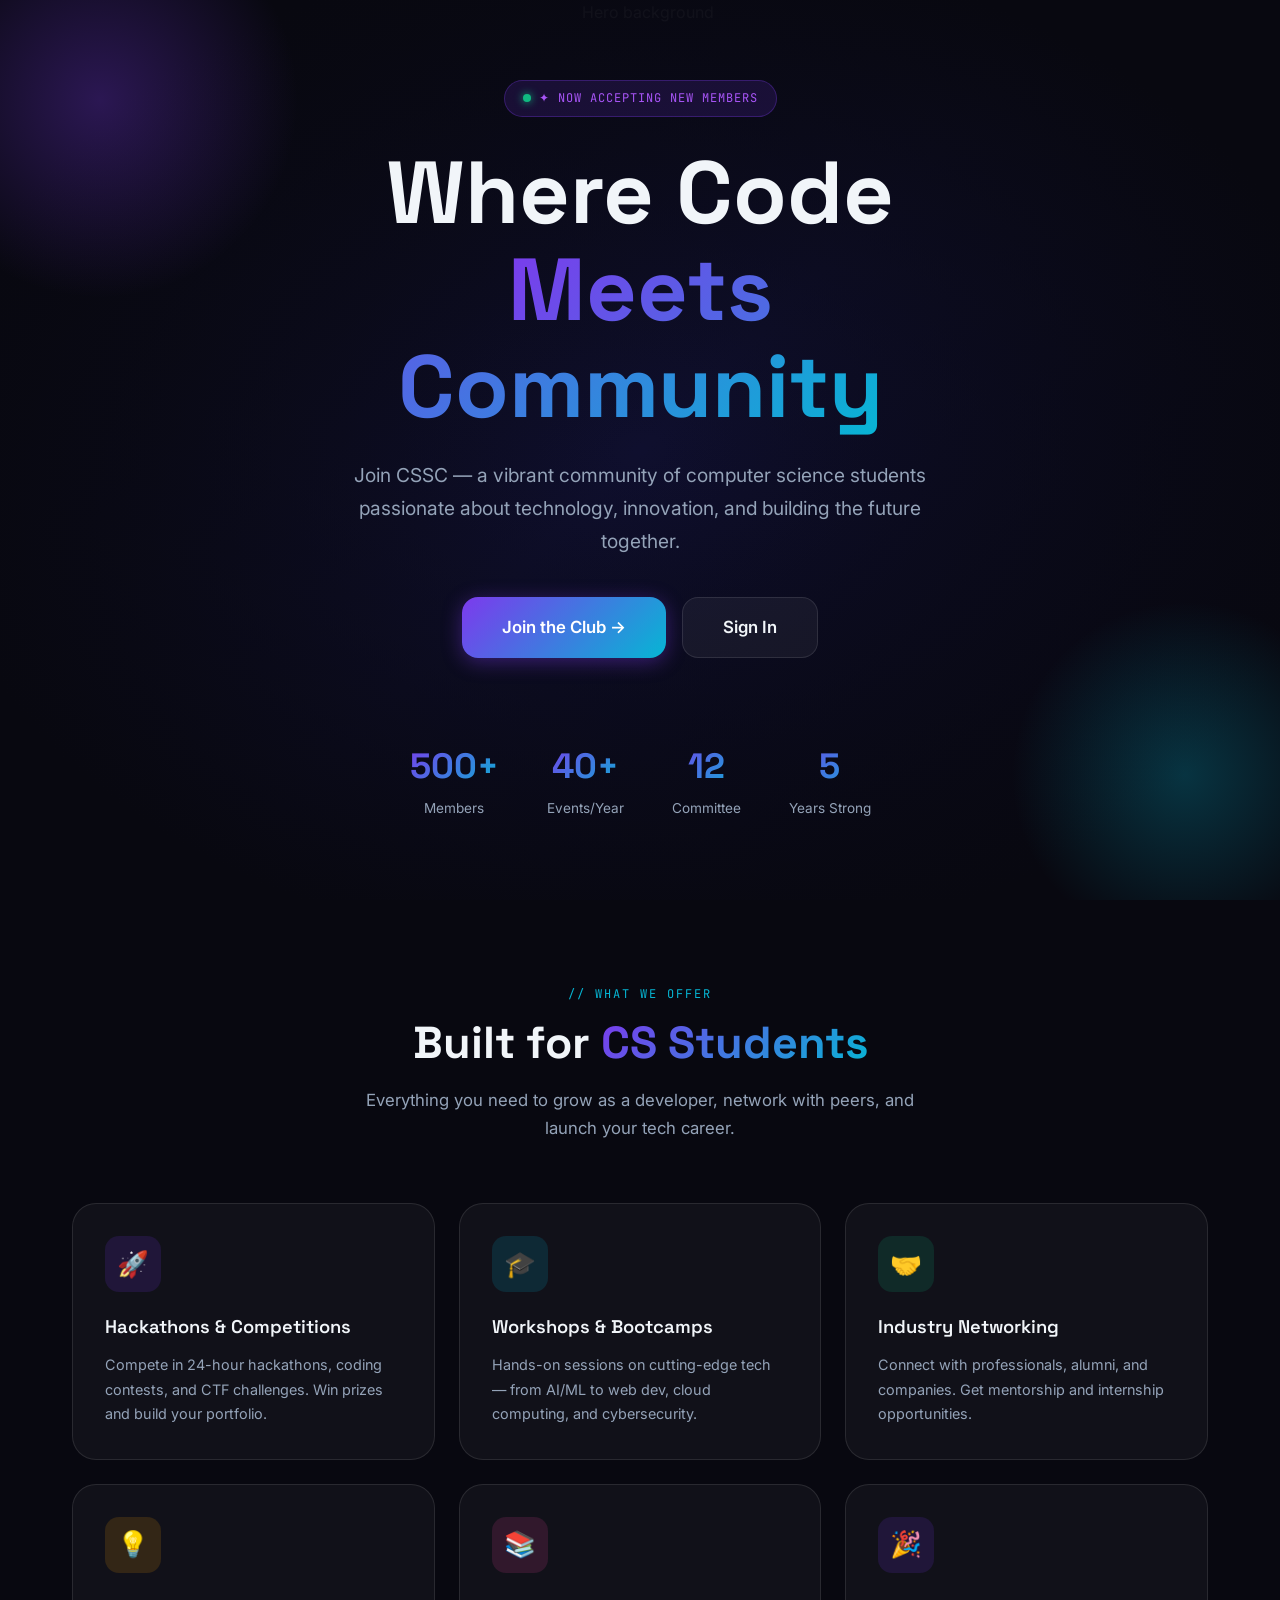
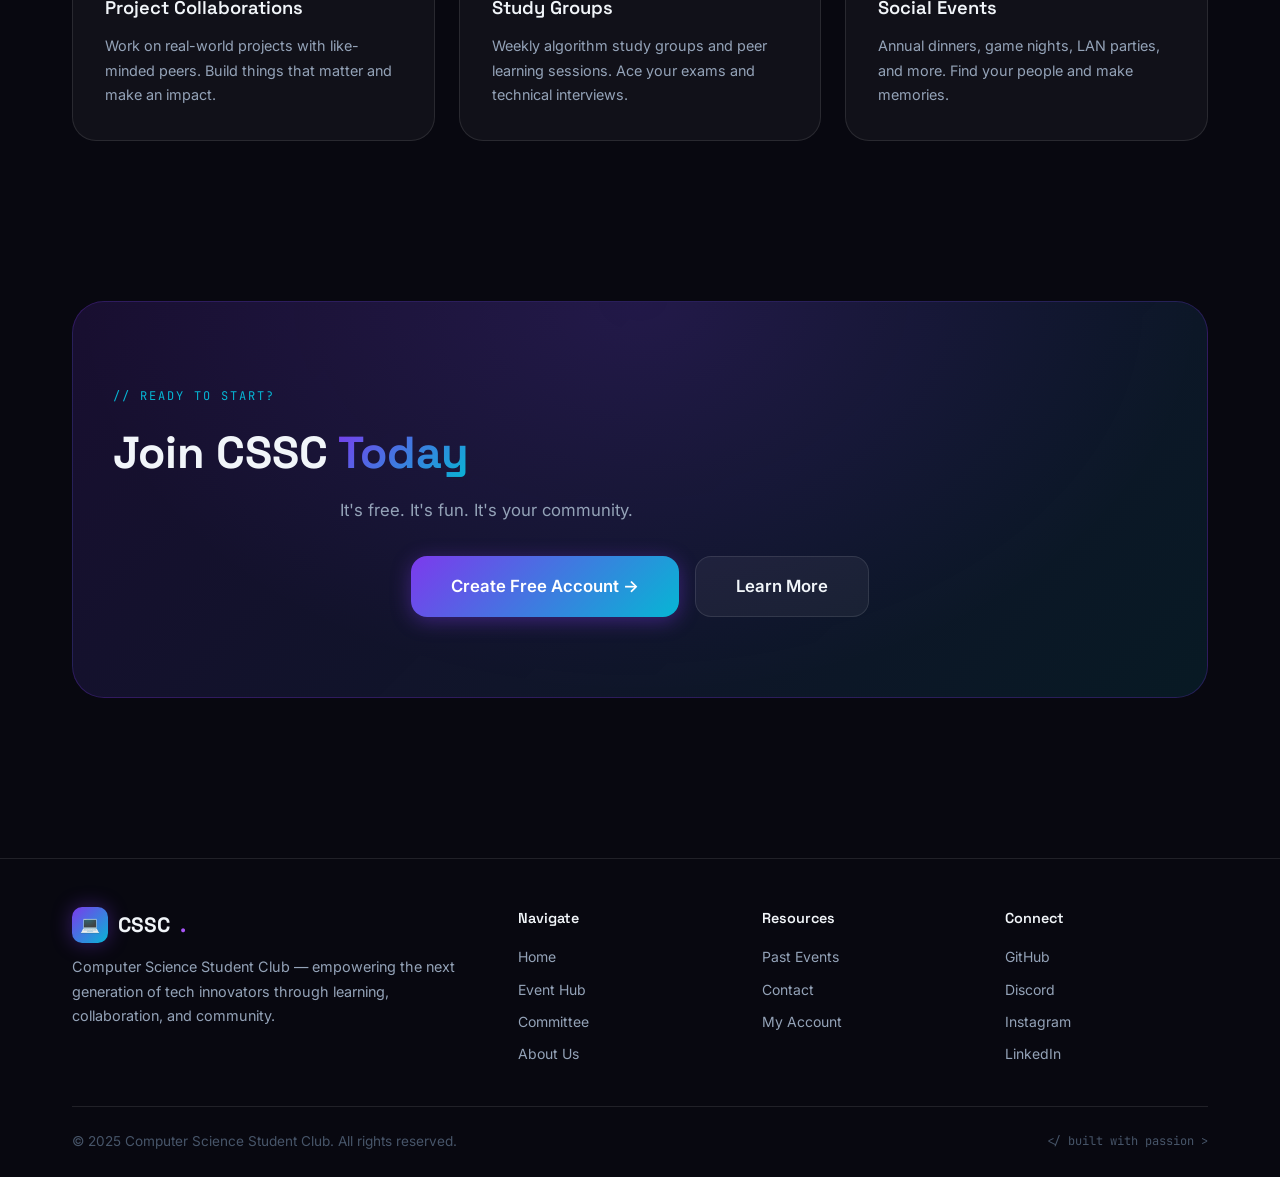
==== public/index.html @ 38a866f4 "Initialize Commit" ====
<!DOCTYPE html>
<html lang="en">
<head>
  <meta charset="UTF-8" />
  <meta name="viewport" content="width=device-width, initial-scale=1.0" />
  <title>CSSC — Computer Science Student Club</title>
  <meta name="description" content="Join CSSC — the premier Computer Science Student Club. Build, learn, and grow with a community of passionate tech enthusiasts." />
  <link rel="stylesheet" href="style.css" />
  <style>
    /* Landing page specific */
    .hero {
      min-height: 100vh;
      display: flex;
      align-items: center;
      justify-content: center;
      position: relative;
      overflow: hidden;
      text-align: center;
    }

    .hero-bg {
      position: absolute;
      inset: 0;
      background: var(--gradient-hero);
      z-index: 0;
    }

    .hero-bg img {
      width: 100%;
      height: 100%;
      object-fit: cover;
      opacity: 0.25;
    }

    .hero-overlay {
      position: absolute;
      inset: 0;
      background: radial-gradient(ellipse at center, transparent 0%, var(--bg-primary) 80%);
      z-index: 1;
    }

    .hero-orb-1 {
      position: absolute;
      width: 400px;
      height: 400px;
      top: -100px;
      left: -100px;
      background: radial-gradient(circle, rgba(124,58,237,0.3), transparent 70%);
      z-index: 1;
      animation: float 6s ease-in-out infinite;
    }

    .hero-orb-2 {
      position: absolute;
      width: 350px;
      height: 350px;
      bottom: -50px;
      right: -80px;
      background: radial-gradient(circle, rgba(6,182,212,0.25), transparent 70%);
      z-index: 1;
      animation: float 8s ease-in-out infinite reverse;
    }

    .hero-content {
      position: relative;
      z-index: 2;
      max-width: 800px;
      padding: 0 2rem;
    }

    .hero-badge {
      display: inline-flex;
      align-items: center;
      gap: 8px;
      padding: 8px 18px;
      background: rgba(124,58,237,0.15);
      border: 1px solid rgba(124,58,237,0.3);
      border-radius: 100px;
      font-family: 'JetBrains Mono', monospace;
      font-size: 0.75rem;
      color: var(--purple-light);
      letter-spacing: 1px;
      margin-bottom: 28px;
      animation: fadeInUp 0.6s ease;
    }

    .hero-badge::before {
      content: '';
      width: 8px;
      height: 8px;
      background: var(--green);
      border-radius: 50%;
      box-shadow: 0 0 8px var(--green);
      animation: pulse-glow 2s ease-in-out infinite;
    }

    .hero-title {
      font-family: 'Space Grotesk', sans-serif;
      font-size: clamp(2.8rem, 7vw, 5.5rem);
      font-weight: 700;
      line-height: 1.1;
      margin-bottom: 24px;
      animation: fadeInUp 0.6s ease 0.1s both;
    }

    .hero-title .line-2 {
      background: var(--gradient-primary);
      -webkit-background-clip: text;
      -webkit-text-fill-color: transparent;
      background-clip: text;
    }

    .hero-desc {
      font-size: clamp(1rem, 2.5vw, 1.2rem);
      color: var(--text-secondary);
      max-width: 580px;
      margin: 0 auto 40px;
      line-height: 1.7;
      animation: fadeInUp 0.6s ease 0.2s both;
    }

    .hero-actions {
      display: flex;
      gap: 16px;
      justify-content: center;
      flex-wrap: wrap;
      animation: fadeInUp 0.6s ease 0.3s both;
    }

    .hero-stats {
      display: flex;
      justify-content: center;
      gap: 48px;
      margin-top: 80px;
      animation: fadeInUp 0.6s ease 0.4s both;
    }

    .stat-item { text-align: center; }
    .stat-number {
      font-family: 'Space Grotesk', sans-serif;
      font-size: 2.2rem;
      font-weight: 700;
      background: var(--gradient-primary);
      -webkit-background-clip: text;
      -webkit-text-fill-color: transparent;
      background-clip: text;
    }
    .stat-label { color: var(--text-secondary); font-size: 0.85rem; margin-top: 4px; }

    /* Features */
    .features-grid {
      display: grid;
      grid-template-columns: repeat(3, 1fr);
      gap: 24px;
    }

    .feature-card {
      padding: 32px;
      background: var(--bg-card);
      border: 1px solid var(--glass-border);
      border-radius: var(--border-radius-lg);
      transition: var(--transition);
      position: relative;
      overflow: hidden;
    }

    .feature-card::before {
      content: '';
      position: absolute;
      top: 0;
      left: 0;
      right: 0;
      height: 2px;
      background: var(--gradient-primary);
      opacity: 0;
      transition: var(--transition);
    }

    .feature-card:hover {
      background: var(--bg-card-hover);
      border-color: rgba(124,58,237,0.3);
      transform: translateY(-6px);
      box-shadow: 0 20px 40px rgba(0,0,0,0.3);
    }

    .feature-card:hover::before { opacity: 1; }

    .feature-icon {
      width: 56px;
      height: 56px;
      border-radius: 14px;
      display: flex;
      align-items: center;
      justify-content: center;
      font-size: 1.6rem;
      margin-bottom: 20px;
    }

    .feature-title {
      font-family: 'Space Grotesk', sans-serif;
      font-size: 1.15rem;
      font-weight: 600;
      margin-bottom: 12px;
    }

    .feature-desc {
      color: var(--text-secondary);
      font-size: 0.9rem;
      line-height: 1.7;
    }

    /* CTA section */
    .cta-section {
      text-align: center;
      padding: 100px 0;
      position: relative;
    }

    .cta-card {
      background: var(--gradient-card);
      border: 1px solid rgba(124,58,237,0.25);
      border-radius: var(--border-radius-xl);
      padding: 80px 40px;
      position: relative;
      overflow: hidden;
    }

    .cta-card::before {
      content: '';
      position: absolute;
      inset: 0;
      background: radial-gradient(ellipse at center top, rgba(124,58,237,0.15), transparent 70%);
    }

    .cta-content { position: relative; z-index: 1; }

    @media (max-width: 768px) {
      .features-grid { grid-template-columns: 1fr; }
      .hero-stats { gap: 24px; }
    }
  </style>
</head>
<body>
  <script src="shared.js"></script>

  <!-- Hero -->
  <section class="hero" id="hero">
    <div class="hero-bg">
      <img src="/Users/peterpui/.gemini/antigravity-ide/brain/9c143bc9-d037-433c-a175-78496dd5b339/hero_bg_1782611206329.png" alt="Hero background" />
    </div>
    <div class="hero-overlay"></div>
    <div class="hero-orb-1"></div>
    <div class="hero-orb-2"></div>

    <div class="hero-content">
      <div class="hero-badge">✦ NOW ACCEPTING NEW MEMBERS</div>
      <h1 class="hero-title">
        Where Code<br/>
        <span class="line-2">Meets Community</span>
      </h1>
      <p class="hero-desc">
        Join CSSC — a vibrant community of computer science students passionate about technology,
        innovation, and building the future together.
      </p>
      <div class="hero-actions">
        <a href="register.html" class="btn btn-primary btn-xl" id="heroJoinBtn">
          Join the Club →
        </a>
        <a href="login.html" class="btn btn-secondary btn-xl" id="heroLoginBtn">
          Sign In
        </a>
      </div>

      <div class="hero-stats">
        <div class="stat-item">
          <div class="stat-number">500+</div>
          <div class="stat-label">Members</div>
        </div>
        <div class="stat-item">
          <div class="stat-number">40+</div>
          <div class="stat-label">Events/Year</div>
        </div>
        <div class="stat-item">
          <div class="stat-number">12</div>
          <div class="stat-label">Committee</div>
        </div>
        <div class="stat-item">
          <div class="stat-number">5</div>
          <div class="stat-label">Years Strong</div>
        </div>
      </div>
    </div>
  </section>

  <!-- Features -->
  <section class="section" style="position:relative;z-index:1;">
    <div class="container">
      <div class="section-header scroll-reveal">
        <div class="section-label">// what we offer</div>
        <h2 class="section-title">Built for <span class="gradient-text">CS Students</span></h2>
        <p class="section-subtitle">Everything you need to grow as a developer, network with peers, and launch your tech career.</p>
      </div>

      <div class="features-grid">
        <div class="feature-card scroll-reveal stagger-1">
          <div class="feature-icon" style="background:rgba(124,58,237,0.15);">🚀</div>
          <h3 class="feature-title">Hackathons & Competitions</h3>
          <p class="feature-desc">Compete in 24-hour hackathons, coding contests, and CTF challenges. Win prizes and build your portfolio.</p>
        </div>
        <div class="feature-card scroll-reveal stagger-2">
          <div class="feature-icon" style="background:rgba(6,182,212,0.15);">🎓</div>
          <h3 class="feature-title">Workshops & Bootcamps</h3>
          <p class="feature-desc">Hands-on sessions on cutting-edge tech — from AI/ML to web dev, cloud computing, and cybersecurity.</p>
        </div>
        <div class="feature-card scroll-reveal stagger-3">
          <div class="feature-icon" style="background:rgba(16,185,129,0.15);">🤝</div>
          <h3 class="feature-title">Industry Networking</h3>
          <p class="feature-desc">Connect with professionals, alumni, and companies. Get mentorship and internship opportunities.</p>
        </div>
        <div class="feature-card scroll-reveal stagger-1">
          <div class="feature-icon" style="background:rgba(245,158,11,0.15);">💡</div>
          <h3 class="feature-title">Project Collaborations</h3>
          <p class="feature-desc">Work on real-world projects with like-minded peers. Build things that matter and make an impact.</p>
        </div>
        <div class="feature-card scroll-reveal stagger-2">
          <div class="feature-icon" style="background:rgba(236,72,153,0.15);">📚</div>
          <h3 class="feature-title">Study Groups</h3>
          <p class="feature-desc">Weekly algorithm study groups and peer learning sessions. Ace your exams and technical interviews.</p>
        </div>
        <div class="feature-card scroll-reveal stagger-3">
          <div class="feature-icon" style="background:rgba(124,58,237,0.15);">🎉</div>
          <h3 class="feature-title">Social Events</h3>
          <p class="feature-desc">Annual dinners, game nights, LAN parties, and more. Find your people and make memories.</p>
        </div>
      </div>
    </div>
  </section>

  <!-- CTA -->
  <section class="section" style="position:relative;z-index:1;">
    <div class="container">
      <div class="cta-card scroll-reveal">
        <div class="cta-content">
          <div class="section-label">// ready to start?</div>
          <h2 class="section-title mt-8">Join CSSC <span class="gradient-text">Today</span></h2>
          <p class="section-subtitle">It's free. It's fun. It's your community.</p>
          <div class="hero-actions mt-32">
            <a href="register.html" class="btn btn-primary btn-xl" id="ctaJoinBtn">Create Free Account →</a>
            <a href="about.html" class="btn btn-secondary btn-xl" id="ctaLearnBtn">Learn More</a>
          </div>
        </div>
      </div>
    </div>
  </section>

  <script>
    // If logged in, redirect to home
    if (Auth.isLoggedIn()) {
      document.querySelector('.hero-actions').innerHTML = `
        <a href="home.html" class="btn btn-primary btn-xl">Go to Dashboard →</a>
      `;
    }
  </script>

  <script>
    buildFooter();
  </script>
</body>
</html>
---- public/style.css ----
/* =============================================
   CSSC - Computer Science Student Club
   Global Stylesheet
   ============================================= */

@import url('https://fonts.googleapis.com/css2?family=Space+Grotesk:wght@300;400;500;600;700&family=Inter:wght@300;400;500;600&family=JetBrains+Mono:wght@400;500&display=swap');

/* ── CSS Variables ── */
:root {
  --bg-primary: #080810;
  --bg-secondary: #0f0f1e;
  --bg-card: rgba(255, 255, 255, 0.04);
  --bg-card-hover: rgba(255, 255, 255, 0.07);
  --glass: rgba(255, 255, 255, 0.05);
  --glass-border: rgba(255, 255, 255, 0.1);

  --purple: #7c3aed;
  --purple-light: #a855f7;
  --purple-glow: rgba(124, 58, 237, 0.4);
  --cyan: #06b6d4;
  --cyan-light: #22d3ee;
  --cyan-glow: rgba(6, 182, 212, 0.3);
  --green: #10b981;
  --pink: #ec4899;
  --orange: #f59e0b;

  --text-primary: #f1f5f9;
  --text-secondary: #94a3b8;
  --text-muted: #475569;

  --gradient-primary: linear-gradient(135deg, #7c3aed, #06b6d4);
  --gradient-card: linear-gradient(135deg, rgba(124,58,237,0.15), rgba(6,182,212,0.1));
  --gradient-hero: linear-gradient(135deg, #080810 0%, #0f0f2e 50%, #080818 100%);

  --border-radius: 16px;
  --border-radius-sm: 10px;
  --border-radius-lg: 24px;
  --border-radius-xl: 32px;

  --transition: all 0.3s cubic-bezier(0.4, 0, 0.2, 1);
  --transition-fast: all 0.15s ease;
  --shadow-glow: 0 0 40px rgba(124, 58, 237, 0.2);
  --shadow-card: 0 8px 32px rgba(0, 0, 0, 0.4);

  --nav-height: 70px;
}

/* ── Reset ── */
*, *::before, *::after { box-sizing: border-box; margin: 0; padding: 0; }
html { scroll-behavior: smooth; }
body {
  font-family: 'Inter', sans-serif;
  background: var(--bg-primary);
  color: var(--text-primary);
  min-height: 100vh;
  overflow-x: hidden;
  line-height: 1.6;
}

a { text-decoration: none; color: inherit; }
img { max-width: 100%; display: block; }
input, textarea, select, button { font-family: inherit; }
ul { list-style: none; }

/* ── Scrollbar ── */
::-webkit-scrollbar { width: 6px; }
::-webkit-scrollbar-track { background: var(--bg-primary); }
::-webkit-scrollbar-thumb { background: var(--purple); border-radius: 3px; }

/* ── Background Noise/Grid ── */
body::before {
  content: '';
  position: fixed;
  inset: 0;
  background-image:
    linear-gradient(rgba(124,58,237,0.03) 1px, transparent 1px),
    linear-gradient(90deg, rgba(124,58,237,0.03) 1px, transparent 1px);
  background-size: 50px 50px;
  pointer-events: none;
  z-index: 0;
}

/* ── Navigation ── */
.navbar {
  position: fixed;
  top: 0;
  left: 0;
  right: 0;
  height: var(--nav-height);
  background: rgba(8, 8, 16, 0.85);
  backdrop-filter: blur(20px);
  -webkit-backdrop-filter: blur(20px);
  border-bottom: 1px solid var(--glass-border);
  display: flex;
  align-items: center;
  justify-content: space-between;
  padding: 0 clamp(1rem, 4vw, 2.5rem);
  z-index: 1000;
  transition: var(--transition);
}

.navbar-brand {
  display: flex;
  align-items: center;
  gap: 10px;
  font-family: 'Space Grotesk', sans-serif;
  font-weight: 700;
  font-size: 1.3rem;
  color: var(--text-primary);
}

.navbar-brand .logo-icon {
  width: 36px;
  height: 36px;
  background: var(--gradient-primary);
  border-radius: 10px;
  display: flex;
  align-items: center;
  justify-content: center;
  font-size: 1rem;
  box-shadow: 0 0 20px var(--purple-glow);
}

.navbar-brand span { color: var(--purple-light); }

.navbar-links {
  display: flex;
  align-items: center;
  gap: 8px;
}

.nav-link {
  padding: 8px 16px;
  border-radius: var(--border-radius-sm);
  color: var(--text-secondary);
  font-size: 0.9rem;
  font-weight: 500;
  transition: var(--transition);
  position: relative;
}

.nav-link:hover, .nav-link.active {
  color: var(--text-primary);
  background: var(--glass);
}

.nav-link.active::after {
  content: '';
  position: absolute;
  bottom: -2px;
  left: 50%;
  transform: translateX(-50%);
  width: 20px;
  height: 2px;
  background: var(--gradient-primary);
  border-radius: 1px;
}

.navbar-actions {
  display: flex;
  align-items: center;
  gap: 10px;
}

.navbar-hamburger {
  display: none;
  flex-direction: column;
  gap: 5px;
  cursor: pointer;
  padding: 8px;
}

.navbar-hamburger span {
  display: block;
  width: 24px;
  height: 2px;
  background: var(--text-secondary);
  border-radius: 1px;
  transition: var(--transition);
}

/* ── Buttons ── */
.btn {
  display: inline-flex;
  align-items: center;
  justify-content: center;
  gap: 8px;
  padding: 10px 22px;
  border-radius: var(--border-radius-sm);
  font-size: 0.9rem;
  font-weight: 600;
  cursor: pointer;
  border: none;
  transition: var(--transition);
  white-space: nowrap;
  position: relative;
  overflow: hidden;
}

.btn::before {
  content: '';
  position: absolute;
  inset: 0;
  background: rgba(255,255,255,0.1);
  opacity: 0;
  transition: var(--transition-fast);
}

.btn:hover::before { opacity: 1; }

.btn-primary {
  background: var(--gradient-primary);
  color: white;
  box-shadow: 0 4px 20px var(--purple-glow);
}

.btn-primary:hover {
  transform: translateY(-2px);
  box-shadow: 0 8px 30px var(--purple-glow);
}

.btn-secondary {
  background: var(--glass);
  border: 1px solid var(--glass-border);
  color: var(--text-primary);
}

.btn-secondary:hover {
  background: var(--bg-card-hover);
  border-color: rgba(255,255,255,0.2);
  transform: translateY(-1px);
}

.btn-outline {
  background: transparent;
  border: 1px solid var(--purple);
  color: var(--purple-light);
}

.btn-outline:hover {
  background: var(--purple-glow);
  transform: translateY(-1px);
}

.btn-danger {
  background: rgba(239,68,68,0.2);
  border: 1px solid rgba(239,68,68,0.3);
  color: #f87171;
}

.btn-danger:hover {
  background: rgba(239,68,68,0.3);
}

.btn-sm { padding: 7px 16px; font-size: 0.82rem; }
.btn-lg { padding: 14px 32px; font-size: 1rem; border-radius: var(--border-radius); }
.btn-xl { padding: 16px 40px; font-size: 1.05rem; border-radius: var(--border-radius); }
.btn-block { width: 100%; }

/* ── Page Container ── */
.page-wrapper {
  padding-top: var(--nav-height);
  min-height: 100vh;
  position: relative;
  z-index: 1;
}

.container {
  max-width: 1200px;
  margin: 0 auto;
  padding: 0 clamp(1rem, 4vw, 2rem);
}

.container-sm { max-width: 720px; }
.container-xs { max-width: 480px; }

/* ── Cards ── */
.card {
  background: var(--bg-card);
  border: 1px solid var(--glass-border);
  border-radius: var(--border-radius);
  padding: 24px;
  transition: var(--transition);
  backdrop-filter: blur(10px);
}

.card:hover {
  background: var(--bg-card-hover);
  border-color: rgba(124, 58, 237, 0.3);
  transform: translateY(-4px);
  box-shadow: var(--shadow-glow);
}

.card-glass {
  background: var(--glass);
  border: 1px solid var(--glass-border);
  border-radius: var(--border-radius);
  padding: 32px;
  backdrop-filter: blur(20px);
  -webkit-backdrop-filter: blur(20px);
}

/* ── Form Styles ── */
.form-group {
  margin-bottom: 20px;
}

.form-label {
  display: block;
  font-size: 0.85rem;
  font-weight: 500;
  color: var(--text-secondary);
  margin-bottom: 8px;
  letter-spacing: 0.5px;
}

.form-input {
  width: 100%;
  padding: 12px 16px;
  background: rgba(255,255,255,0.05);
  border: 1px solid var(--glass-border);
  border-radius: var(--border-radius-sm);
  color: var(--text-primary);
  font-size: 0.95rem;
  transition: var(--transition);
  outline: none;
}

.form-input:focus {
  border-color: var(--purple);
  background: rgba(124,58,237,0.08);
  box-shadow: 0 0 0 3px rgba(124,58,237,0.15);
}

.form-input::placeholder { color: var(--text-muted); }

.form-input.error { border-color: #ef4444; }

.form-error {
  display: none;
  color: #f87171;
  font-size: 0.8rem;
  margin-top: 6px;
}

.form-error.show { display: block; }

/* ── Section Styles ── */
.section {
  padding: 80px 0;
}

.section-sm { padding: 48px 0; }
.section-lg { padding: 120px 0; }

.section-header {
  text-align: center;
  margin-bottom: 60px;
}

.section-label {
  display: inline-block;
  font-family: 'JetBrains Mono', monospace;
  font-size: 0.75rem;
  color: var(--cyan);
  letter-spacing: 2px;
  text-transform: uppercase;
  margin-bottom: 12px;
}

.section-title {
  font-family: 'Space Grotesk', sans-serif;
  font-size: clamp(1.8rem, 4vw, 2.8rem);
  font-weight: 700;
  line-height: 1.2;
  margin-bottom: 16px;
}

.section-title .gradient-text {
  background: var(--gradient-primary);
  -webkit-background-clip: text;
  -webkit-text-fill-color: transparent;
  background-clip: text;
}

.section-subtitle {
  font-size: 1.05rem;
  color: var(--text-secondary);
  max-width: 600px;
  margin: 0 auto;
  line-height: 1.7;
}

/* ── Page Hero ── */
.page-hero {
  padding: 60px 0 40px;
  text-align: center;
  position: relative;
}

.page-hero-title {
  font-family: 'Space Grotesk', sans-serif;
  font-size: clamp(2rem, 5vw, 3.5rem);
  font-weight: 700;
  line-height: 1.15;
  margin-bottom: 16px;
}

.page-hero-subtitle {
  font-size: 1.05rem;
  color: var(--text-secondary);
  max-width: 550px;
  margin: 0 auto;
}

/* ── Badge/Tag ── */
.badge {
  display: inline-flex;
  align-items: center;
  gap: 6px;
  padding: 4px 12px;
  border-radius: 100px;
  font-size: 0.75rem;
  font-weight: 600;
  letter-spacing: 0.5px;
}

.badge-purple { background: rgba(124,58,237,0.2); color: var(--purple-light); border: 1px solid rgba(124,58,237,0.3); }
.badge-cyan { background: rgba(6,182,212,0.15); color: var(--cyan-light); border: 1px solid rgba(6,182,212,0.3); }
.badge-green { background: rgba(16,185,129,0.15); color: #34d399; border: 1px solid rgba(16,185,129,0.3); }
.badge-orange { background: rgba(245,158,11,0.15); color: #fbbf24; border: 1px solid rgba(245,158,11,0.3); }
.badge-pink { background: rgba(236,72,153,0.15); color: #f472b6; border: 1px solid rgba(236,72,153,0.3); }

/* ── Grid Layouts ── */
.grid { display: grid; }
.grid-2 { grid-template-columns: repeat(2, 1fr); gap: 24px; }
.grid-3 { grid-template-columns: repeat(3, 1fr); gap: 24px; }
.grid-4 { grid-template-columns: repeat(4, 1fr); gap: 20px; }
.grid-auto { grid-template-columns: repeat(auto-fill, minmax(300px, 1fr)); gap: 24px; }

/* ── Divider ── */
.divider {
  height: 1px;
  background: var(--glass-border);
  margin: 32px 0;
}

/* ── Alert ── */
.alert {
  padding: 14px 18px;
  border-radius: var(--border-radius-sm);
  font-size: 0.9rem;
  margin-bottom: 20px;
  display: flex;
  align-items: center;
  gap: 10px;
}

.alert-error { background: rgba(239,68,68,0.1); border: 1px solid rgba(239,68,68,0.2); color: #f87171; }
.alert-success { background: rgba(16,185,129,0.1); border: 1px solid rgba(16,185,129,0.2); color: #34d399; }
.alert-info { background: rgba(6,182,212,0.1); border: 1px solid rgba(6,182,212,0.2); color: var(--cyan-light); }
.alert-warning { background: rgba(245,158,11,0.1); border: 1px solid rgba(245,158,11,0.2); color: #fbbf24; }

/* ── Glow Orbs ── */
.glow-orb {
  position: absolute;
  border-radius: 50%;
  filter: blur(80px);
  pointer-events: none;
  opacity: 0.4;
}

.glow-purple { background: var(--purple); }
.glow-cyan { background: var(--cyan); }

/* ── Auth Pages Layout ── */
.auth-page {
  min-height: 100vh;
  display: flex;
  align-items: center;
  justify-content: center;
  position: relative;
  padding: 2rem;
  overflow: hidden;
}

.auth-card {
  width: 100%;
  max-width: 460px;
  background: rgba(15,15,30,0.9);
  border: 1px solid var(--glass-border);
  border-radius: var(--border-radius-xl);
  padding: 48px 40px;
  position: relative;
  z-index: 2;
  box-shadow: 0 24px 80px rgba(0,0,0,0.5);
}

.auth-logo {
  display: flex;
  align-items: center;
  gap: 12px;
  margin-bottom: 32px;
  justify-content: center;
}

.auth-logo-icon {
  width: 48px;
  height: 48px;
  background: var(--gradient-primary);
  border-radius: 14px;
  display: flex;
  align-items: center;
  justify-content: center;
  font-size: 1.4rem;
  box-shadow: 0 0 30px var(--purple-glow);
}

.auth-logo-text {
  font-family: 'Space Grotesk', sans-serif;
  font-weight: 700;
  font-size: 1.4rem;
}

.auth-title {
  font-family: 'Space Grotesk', sans-serif;
  font-size: 1.8rem;
  font-weight: 700;
  text-align: center;
  margin-bottom: 8px;
}

.auth-subtitle {
  color: var(--text-secondary);
  text-align: center;
  margin-bottom: 32px;
  font-size: 0.95rem;
}

.auth-divider {
  display: flex;
  align-items: center;
  gap: 12px;
  margin: 24px 0;
  color: var(--text-muted);
  font-size: 0.85rem;
}

.auth-divider::before,
.auth-divider::after {
  content: '';
  flex: 1;
  height: 1px;
  background: var(--glass-border);
}

.auth-footer {
  text-align: center;
  margin-top: 24px;
  color: var(--text-secondary);
  font-size: 0.9rem;
}

.auth-footer a {
  color: var(--purple-light);
  font-weight: 500;
  transition: var(--transition-fast);
}

.auth-footer a:hover { color: var(--cyan-light); }

/* ── Toast Notification ── */
.toast-container {
  position: fixed;
  top: 90px;
  right: 20px;
  z-index: 9999;
  display: flex;
  flex-direction: column;
  gap: 10px;
}

.toast {
  background: rgba(15,15,30,0.95);
  border: 1px solid var(--glass-border);
  border-radius: var(--border-radius-sm);
  padding: 14px 20px;
  display: flex;
  align-items: center;
  gap: 12px;
  min-width: 280px;
  max-width: 380px;
  backdrop-filter: blur(20px);
  animation: slideInRight 0.3s ease;
  box-shadow: var(--shadow-card);
}

.toast.success { border-left: 3px solid var(--green); }
.toast.error { border-left: 3px solid #ef4444; }
.toast.info { border-left: 3px solid var(--cyan); }

@keyframes slideInRight {
  from { transform: translateX(100%); opacity: 0; }
  to { transform: translateX(0); opacity: 1; }
}

@keyframes slideOutRight {
  from { transform: translateX(0); opacity: 1; }
  to { transform: translateX(100%); opacity: 0; }
}

/* ── Loading Spinner ── */
.spinner {
  width: 20px;
  height: 20px;
  border: 2px solid rgba(255,255,255,0.2);
  border-top-color: white;
  border-radius: 50%;
  animation: spin 0.7s linear infinite;
}

@keyframes spin { to { transform: rotate(360deg); } }

/* ── Utility ── */
.text-center { text-align: center; }
.text-right { text-align: right; }
.text-gradient { background: var(--gradient-primary); -webkit-background-clip: text; -webkit-text-fill-color: transparent; background-clip: text; }
.text-purple { color: var(--purple-light); }
.text-cyan { color: var(--cyan-light); }
.text-green { color: #34d399; }
.text-muted { color: var(--text-muted); }
.text-secondary { color: var(--text-secondary); }
.fw-700 { font-weight: 700; }
.fw-600 { font-weight: 600; }
.font-mono { font-family: 'JetBrains Mono', monospace; }
.font-heading { font-family: 'Space Grotesk', sans-serif; }
.mt-0 { margin-top: 0; }
.mt-8 { margin-top: 8px; }
.mt-16 { margin-top: 16px; }
.mt-24 { margin-top: 24px; }
.mt-32 { margin-top: 32px; }
.mt-48 { margin-top: 48px; }
.mb-0 { margin-bottom: 0; }
.mb-8 { margin-bottom: 8px; }
.mb-16 { margin-bottom: 16px; }
.mb-24 { margin-bottom: 24px; }
.mb-32 { margin-bottom: 32px; }
.flex { display: flex; }
.flex-col { flex-direction: column; }
.items-center { align-items: center; }
.justify-between { justify-content: space-between; }
.justify-center { justify-content: center; }
.gap-8 { gap: 8px; }
.gap-12 { gap: 12px; }
.gap-16 { gap: 16px; }
.gap-24 { gap: 24px; }
.w-full { width: 100%; }
.hidden { display: none !important; }

/* ── Footer ── */
.footer {
  background: rgba(8,8,16,0.9);
  border-top: 1px solid var(--glass-border);
  padding: 48px 0 24px;
  margin-top: 80px;
}

.footer-grid {
  display: grid;
  grid-template-columns: 2fr 1fr 1fr 1fr;
  gap: 40px;
  margin-bottom: 40px;
}

.footer-brand .footer-desc {
  color: var(--text-secondary);
  font-size: 0.9rem;
  margin-top: 12px;
  line-height: 1.7;
}

.footer-heading {
  font-family: 'Space Grotesk', sans-serif;
  font-weight: 600;
  font-size: 0.9rem;
  margin-bottom: 16px;
  color: var(--text-primary);
}

.footer-links { display: flex; flex-direction: column; gap: 10px; }
.footer-links a {
  color: var(--text-secondary);
  font-size: 0.875rem;
  transition: var(--transition-fast);
}
.footer-links a:hover { color: var(--purple-light); }

.footer-bottom {
  border-top: 1px solid var(--glass-border);
  padding-top: 24px;
  display: flex;
  align-items: center;
  justify-content: space-between;
  color: var(--text-muted);
  font-size: 0.85rem;
}

/* ── Animations ── */
@keyframes fadeInUp {
  from { opacity: 0; transform: translateY(30px); }
  to { opacity: 1; transform: translateY(0); }
}

@keyframes fadeIn {
  from { opacity: 0; }
  to { opacity: 1; }
}

@keyframes float {
  0%, 100% { transform: translateY(0px); }
  50% { transform: translateY(-12px); }
}

@keyframes pulse-glow {
  0%, 100% { box-shadow: 0 0 20px var(--purple-glow); }
  50% { box-shadow: 0 0 40px var(--purple-glow), 0 0 80px rgba(124,58,237,0.2); }
}

.animate-fade-up { animation: fadeInUp 0.6s ease both; }
.animate-fade-in { animation: fadeIn 0.5s ease both; }
.animate-float { animation: float 4s ease-in-out infinite; }

/* Staggered animations */
.stagger-1 { animation-delay: 0.1s; }
.stagger-2 { animation-delay: 0.2s; }
.stagger-3 { animation-delay: 0.3s; }
.stagger-4 { animation-delay: 0.4s; }
.stagger-5 { animation-delay: 0.5s; }

/* ── Responsive ── */
@media (max-width: 1024px) {
  .grid-4 { grid-template-columns: repeat(2, 1fr); }
  .footer-grid { grid-template-columns: 1fr 1fr; }
}

@media (max-width: 768px) {
  .navbar-links { display: none; flex-direction: column; position: absolute; top: var(--nav-height); left: 0; right: 0; background: rgba(8,8,16,0.98); border-bottom: 1px solid var(--glass-border); padding: 16px; gap: 4px; }
  .navbar-links.mobile-open { display: flex; }
  .navbar-hamburger { display: flex; }
  .grid-2, .grid-3 { grid-template-columns: 1fr; }
  .footer-grid { grid-template-columns: 1fr; gap: 24px; }
  .footer-bottom { flex-direction: column; gap: 8px; text-align: center; }
  .auth-card { padding: 32px 24px; }
}

@media (max-width: 480px) {
  .auth-card { padding: 28px 20px; }
  .section { padding: 48px 0; }
}
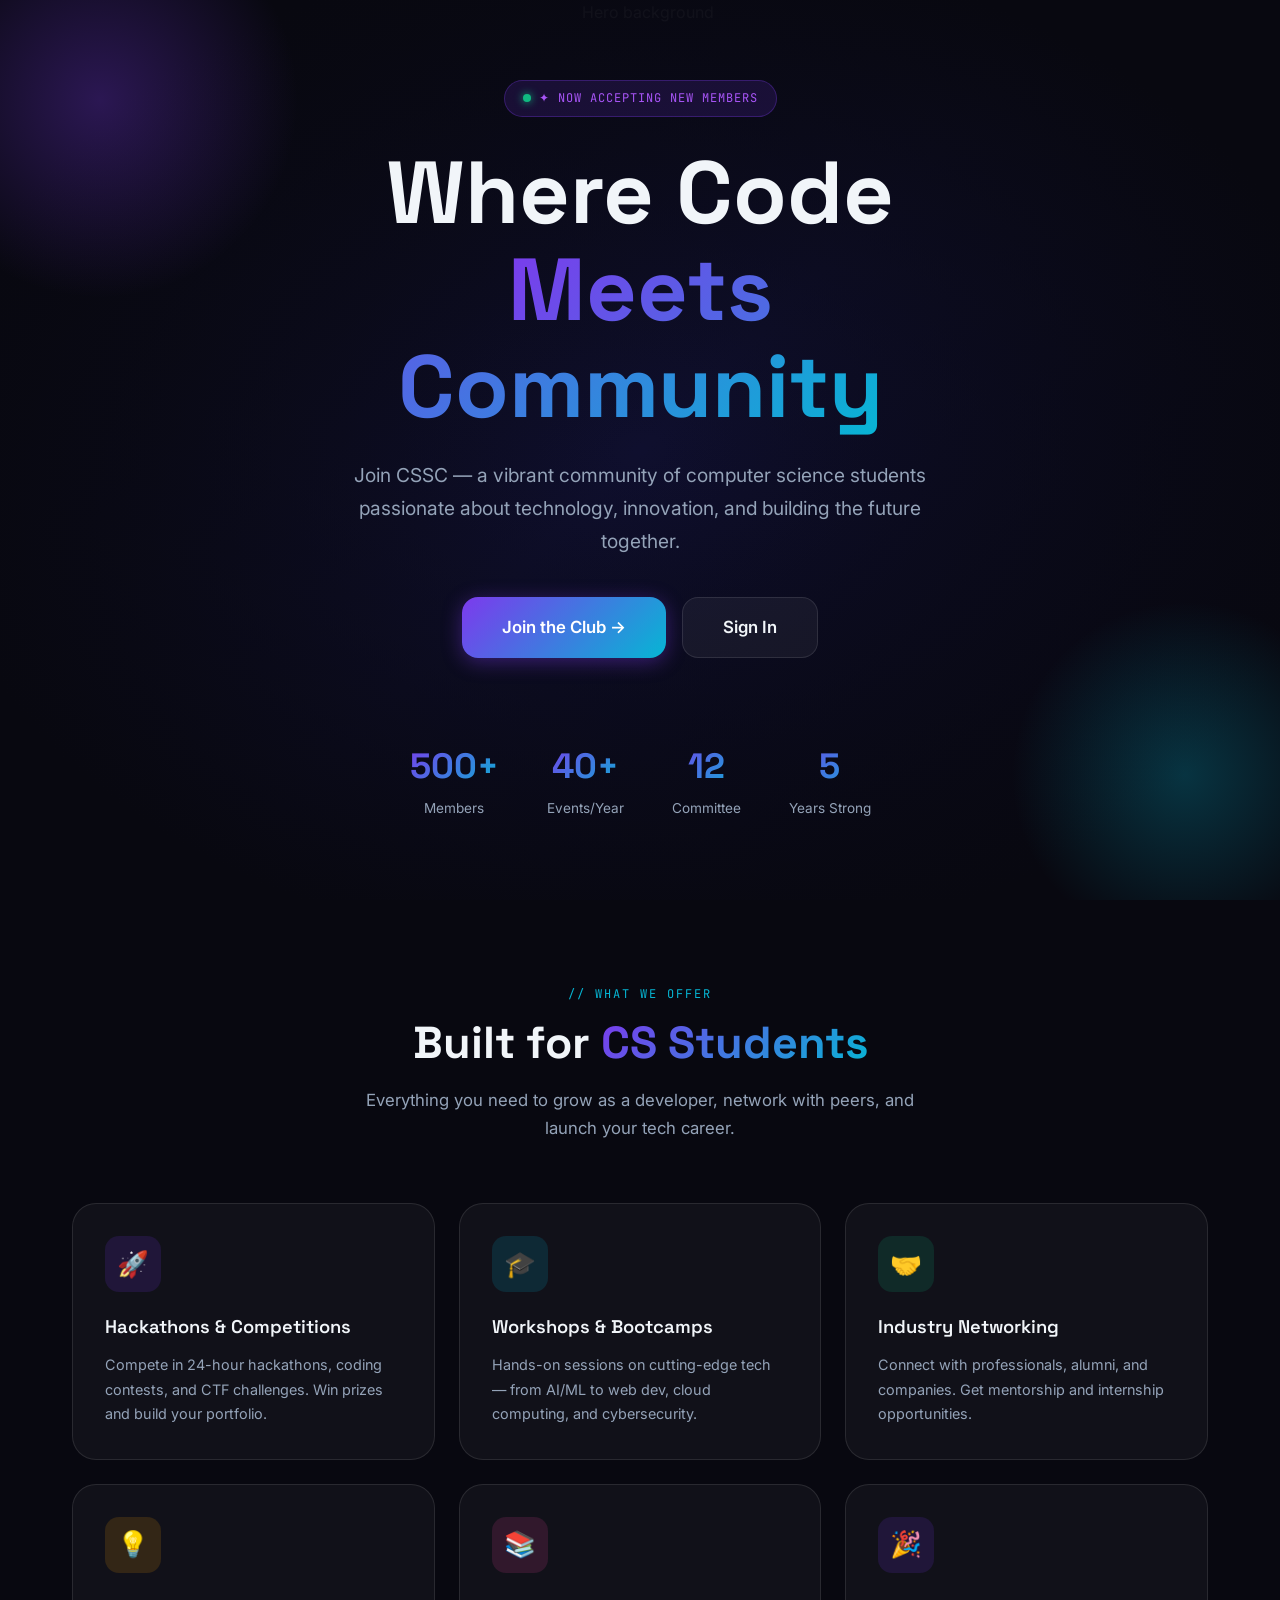
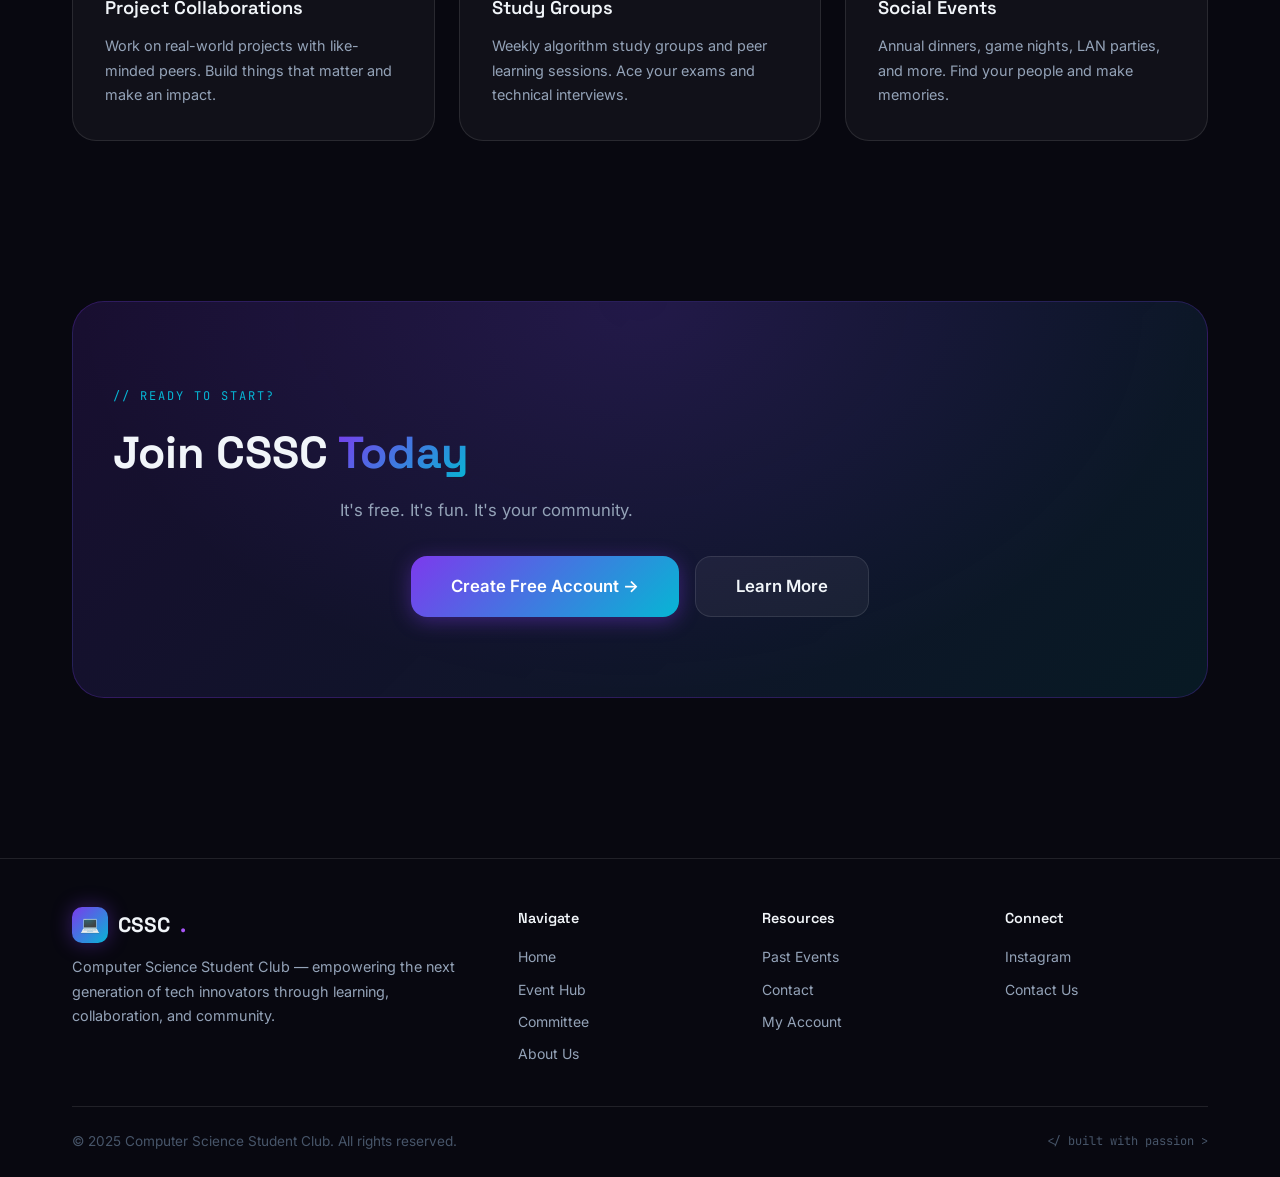
==== commit 6d49d173: "favicon" ====
--- a/public/index.html
+++ b/public/index.html
@@ -6,6 +6,7 @@
   <title>CSSC — Computer Science Student Club</title>
   <meta name="description" content="Join CSSC — the premier Computer Science Student Club. Build, learn, and grow with a community of passionate tech enthusiasts." />
   <link rel="stylesheet" href="style.css" />
+  <link rel="icon" type="image/jpeg" href="favicon.jpg">
   <style>
     /* Landing page specific */
     .hero {
--- a/public/style.css
+++ b/public/style.css
@@ -757,3 +757,82 @@
   .auth-card { padding: 28px 20px; }
   .section { padding: 48px 0; }
 }
+
+/* ── Auth Modal ── */
+.auth-modal-backdrop {
+  position: fixed;
+  inset: 0;
+  background: rgba(8, 8, 16, 0.8);
+  backdrop-filter: blur(8px);
+  -webkit-backdrop-filter: blur(8px);
+  display: flex;
+  align-items: center;
+  justify-content: center;
+  z-index: 9999;
+  animation: fadeIn 0.3s ease;
+  padding: 1rem;
+}
+
+.auth-modal-card {
+  width: 100%;
+  max-width: 480px;
+  background: rgba(15, 15, 30, 0.95);
+  border: 1px solid var(--glass-border);
+  border-radius: var(--border-radius-lg);
+  padding: 36px 32px;
+  position: relative;
+  box-shadow: 0 24px 80px rgba(0, 0, 0, 0.6), 0 0 40px rgba(124, 58, 237, 0.15);
+  animation: fadeInUp 0.3s cubic-bezier(0.34, 1.56, 0.64, 1);
+}
+
+.auth-modal-close {
+  position: absolute;
+  top: 16px;
+  right: 16px;
+  background: none;
+  border: none;
+  color: var(--text-secondary);
+  font-size: 1.5rem;
+  cursor: pointer;
+  transition: var(--transition-fast);
+  width: 32px;
+  height: 32px;
+  display: flex;
+  align-items: center;
+  justify-content: center;
+  border-radius: 50%;
+}
+
+.auth-modal-close:hover {
+  color: var(--text-primary);
+  background: rgba(255, 255, 255, 0.05);
+}
+
+.auth-modal-tabs {
+  display: flex;
+  border-bottom: 1px solid var(--glass-border);
+  margin-bottom: 24px;
+}
+
+.auth-modal-tab {
+  flex: 1;
+  padding: 12px;
+  background: none;
+  border: none;
+  color: var(--text-secondary);
+  font-weight: 600;
+  font-size: 1rem;
+  cursor: pointer;
+  border-bottom: 2px solid transparent;
+  transition: var(--transition-fast);
+  text-align: center;
+}
+
+.auth-modal-tab:hover, .auth-modal-tab.active {
+  color: var(--text-primary);
+}
+
+.auth-modal-tab.active {
+  border-bottom-color: var(--purple);
+}
+
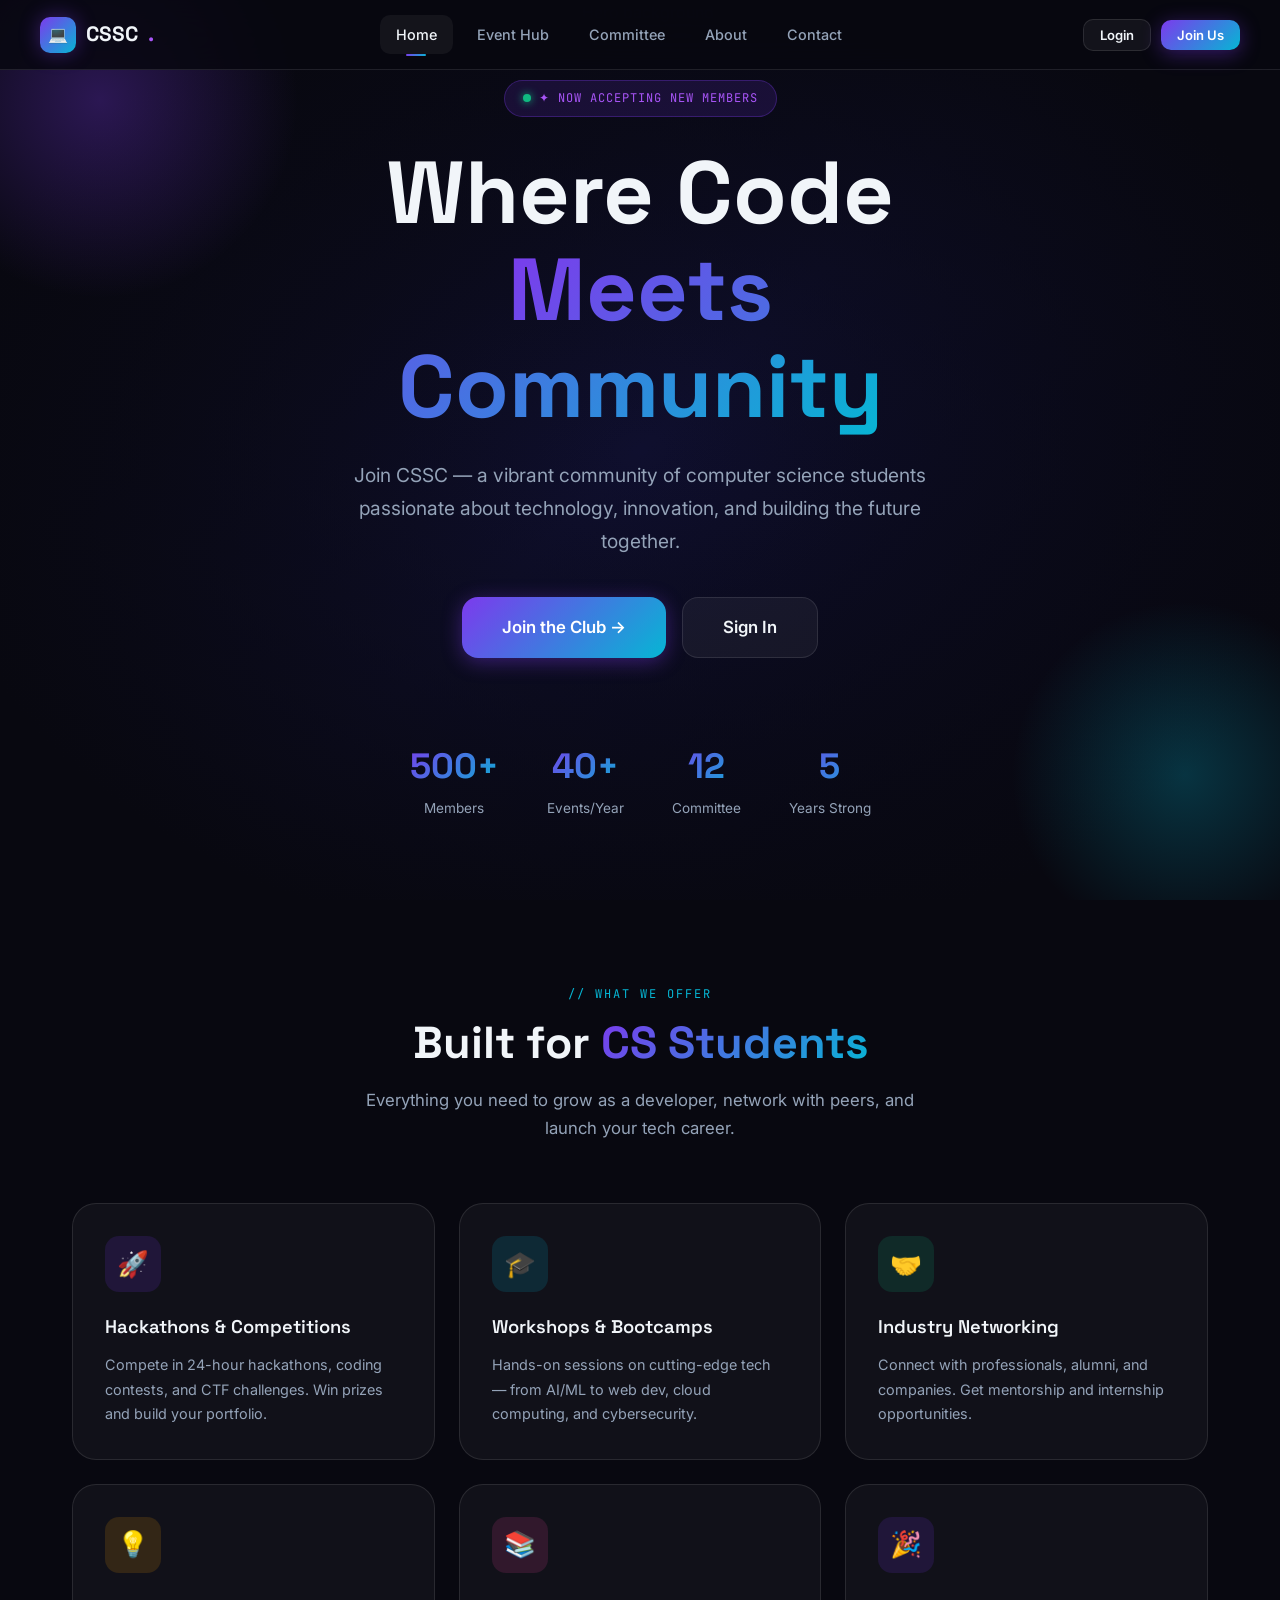
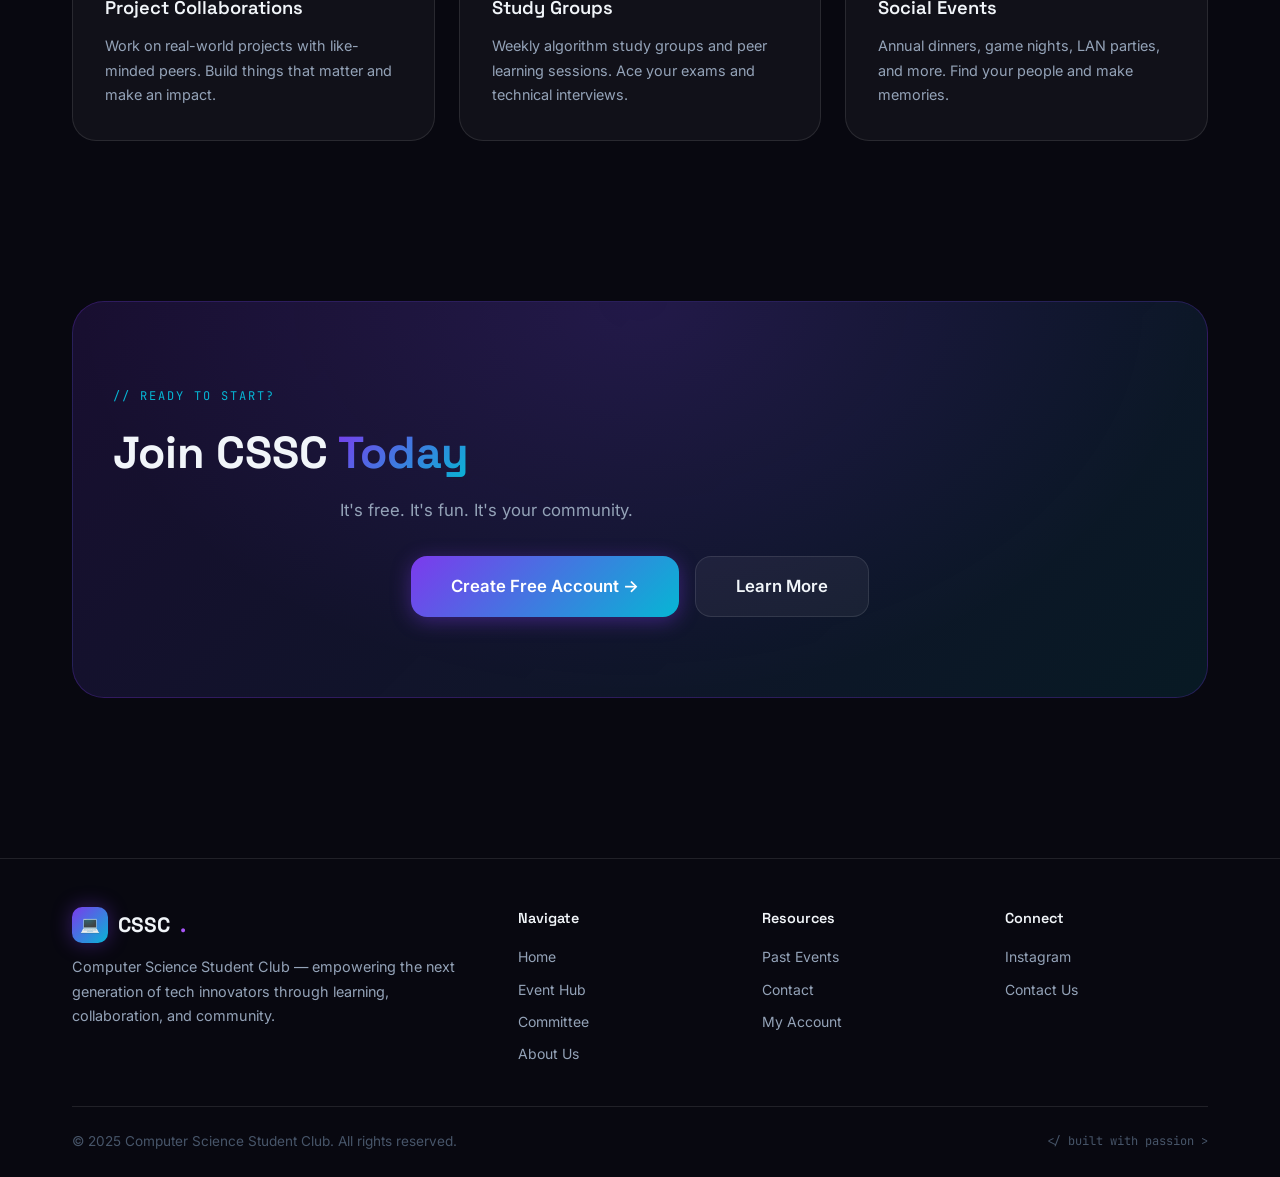
==== commit 8de66380: "register" ====
--- a/public/index.html
+++ b/public/index.html
@@ -6,7 +6,7 @@
   <title>CSSC — Computer Science Student Club</title>
   <meta name="description" content="Join CSSC — the premier Computer Science Student Club. Build, learn, and grow with a community of passionate tech enthusiasts." />
   <link rel="stylesheet" href="style.css" />
-  <link rel="icon" type="image/jpeg" href="favicon.jpg">
+  <link rel="icon" type="image/jpeg" href="favicon.png">
   <style>
     /* Landing page specific */
     .hero {
@@ -243,6 +243,9 @@
 </head>
 <body>
   <script src="shared.js"></script>
+  <script>
+    buildNav('home');
+  </script>
 
   <!-- Hero -->
   <section class="hero" id="hero">
